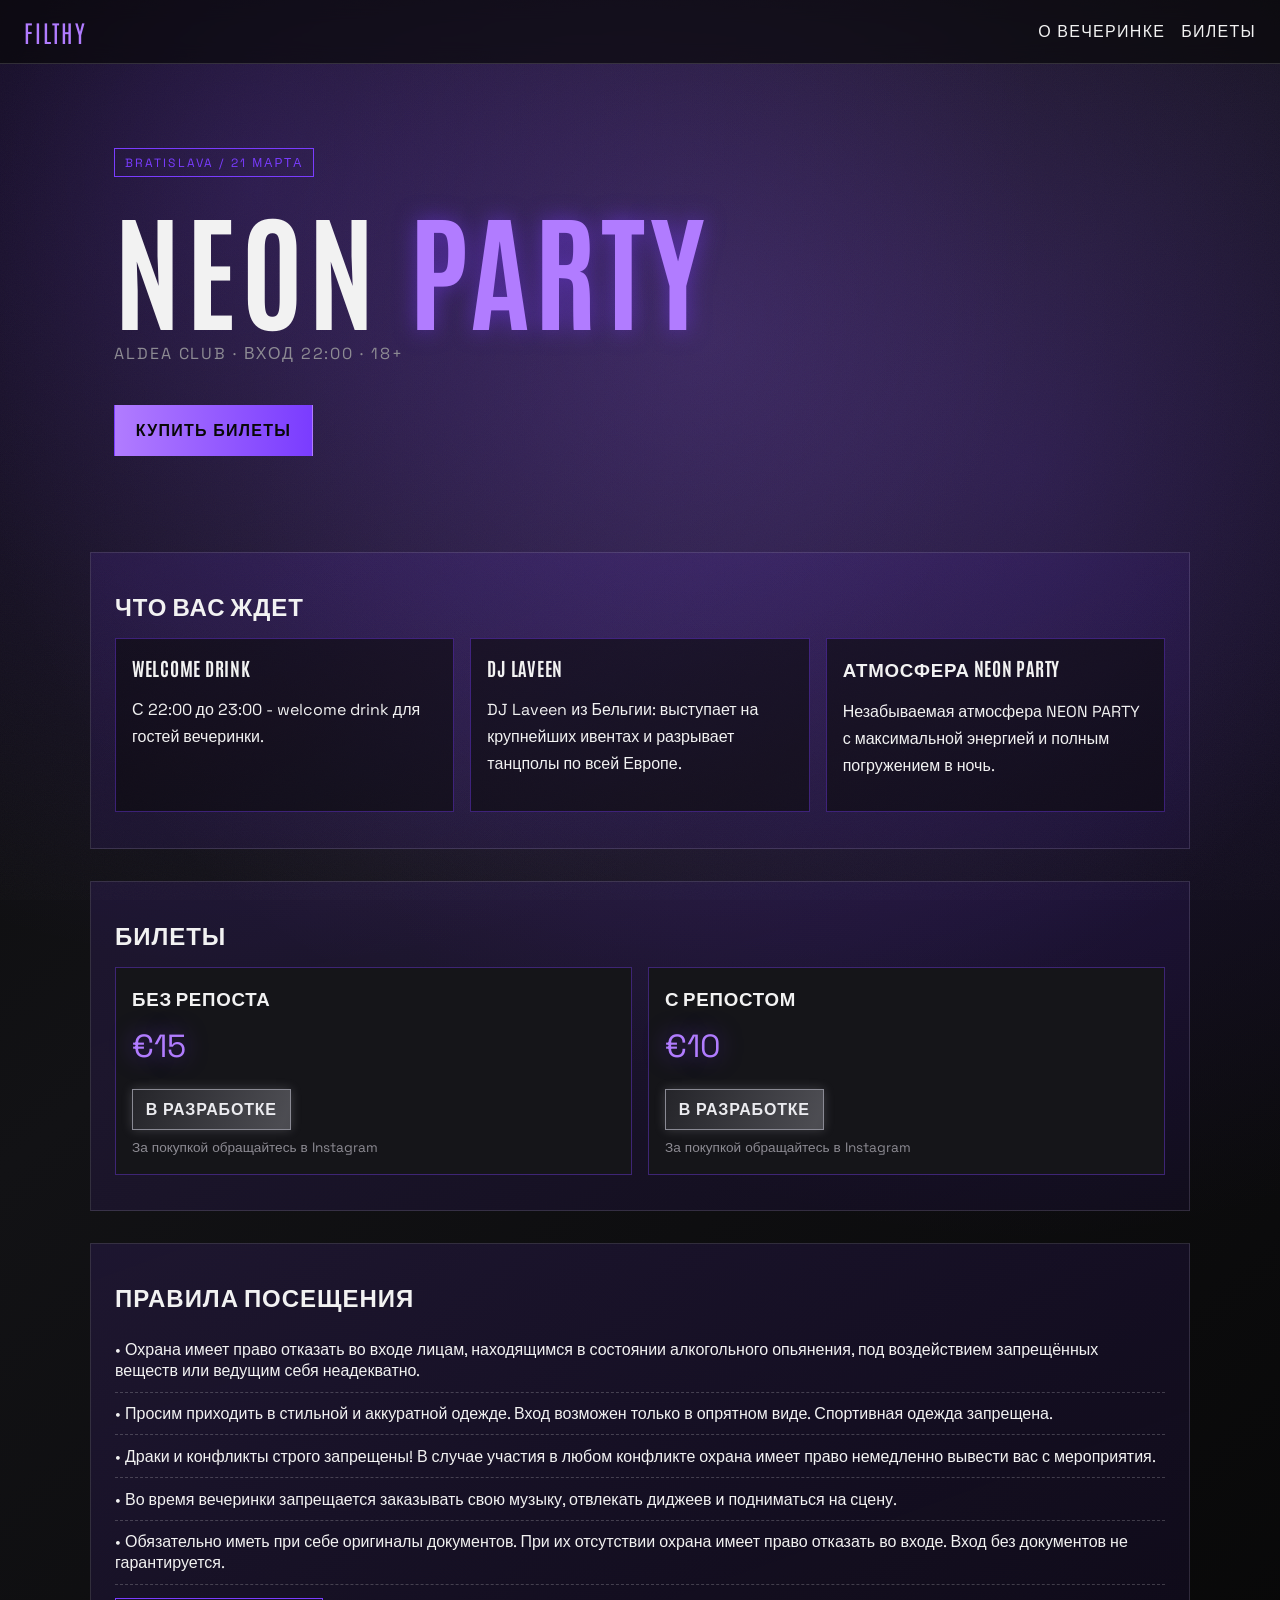
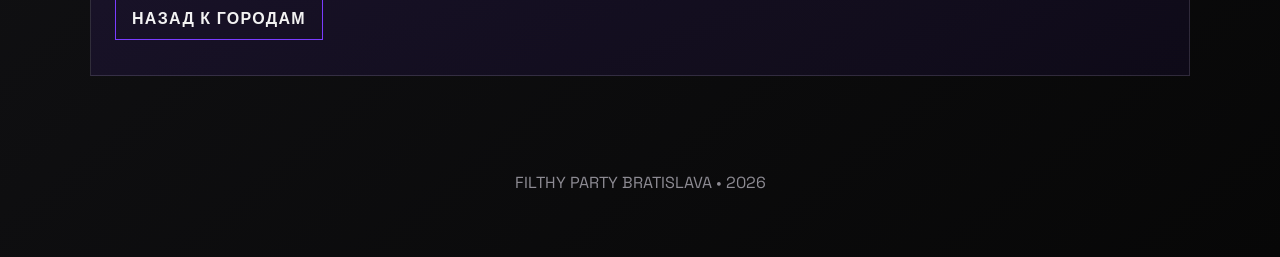
==== cities/bratislava.html @ e1b3bf98 "Add files via upload" ====
<!DOCTYPE html>
<html lang="ru">
<head>
  <meta charset="UTF-8" />
  <meta name="viewport" content="width=device-width, initial-scale=1.0" />
  <title>FILTHY PARTY BRATISLAVA | NEON PARTY</title>
  <meta name="description" content="FILTHY PARTY BRATISLAVA: NEON PARTY тематика, расписание и билеты." />
  <link rel="preconnect" href="https://fonts.googleapis.com" />
  <link rel="preconnect" href="https://fonts.gstatic.com" crossorigin />
  <link href="https://fonts.googleapis.com/css2?family=Antonio:wght@400;600;700&family=Space+Grotesk:wght@400;500;700&display=swap" rel="stylesheet" />
  <link rel="stylesheet" href="../style.css" />
</head>
<body>
  <div class="noise" aria-hidden="true"></div>

  <header class="topbar">
    <a href="../index.html" class="logo">FILTHY</a>
    <nav>
      <a href="#schedule">О ВЕЧЕРИНКЕ</a>
      <a href="#tickets">Билеты</a>
    </nav>
  </header>

  <main>
    <section class="hero event-hero reveal">
      <p class="stamp">BRATISLAVA / 21 МАРТА</p>
      <h1>NEON <span>PARTY</span></h1>
      <p class="subtitle">ALDEA CLUB · ВХОД 22:00 · 18+</p>
      <a class="cta" href="#tickets">КУПИТЬ БИЛЕТЫ</a>
    </section>

    <section id="schedule" class="panel reveal">
      <h2>ЧТО ВАС ЖДЕТ</h2>
      <div class="timeline">
        <article>
          <h3>WELCOME DRINK</h3>
          <p>С 22:00 до 23:00 - welcome drink для гостей вечеринки.</p>
        </article>
        <article>
          <h3>DJ LAVEEN</h3>
          <p>DJ Laveen из Бельгии: выступает на крупнейших ивентах и разрывает танцполы по всей Европе.</p>
        </article>
        <article>
          <h3>АТМОСФЕРА NEON PARTY</h3>
          <p>Незабываемая атмосфера NEON PARTY с максимальной энергией и полным погружением в ночь.</p>
        </article>
      </div>
    </section>

    <section id="tickets" class="panel reveal">
      <h2>БИЛЕТЫ</h2>
      <div class="ticket-grid">
        <article>
          <h3>БЕЗ РЕПОСТА</h3>
          <p>€15</p>
          <div class="ticket-bottom">
            <span class="ticket-status">В РАЗРАБОТКЕ</span>
            <small class="ticket-note">За покупкой обращайтесь в Instagram</small>
          </div>
        </article>
        <article>
          <h3>С РЕПОСТОМ</h3>
          <p>€10</p>
          <div class="ticket-bottom">
            <span class="ticket-status">В РАЗРАБОТКЕ</span>
            <small class="ticket-note">За покупкой обращайтесь в Instagram</small>
          </div>
        </article>
      </div>
    </section>

    <section class="panel reveal">
      <h2>ПРАВИЛА ПОСЕЩЕНИЯ</h2>
      <ul class="faq-list">
        <li>• Охрана имеет право отказать во входе лицам, находящимся в состоянии алкогольного опьянения, под воздействием запрещённых веществ или ведущим себя неадекватно.</li>
        <li>• Просим приходить в стильной и аккуратной одежде. Вход возможен только в опрятном виде. Спортивная одежда запрещена.</li>
        <li>• Драки и конфликты строго запрещены! В случае участия в любом конфликте охрана имеет право немедленно вывести вас с мероприятия.</li>
        <li>• Во время вечеринки запрещается заказывать свою музыку, отвлекать диджеев и подниматься на сцену.</li>
        <li>• Обязательно иметь при себе оригиналы документов. При их отсутствии охрана имеет право отказать во входе. Вход без документов не гарантируется.</li>
      </ul>
      <a class="ghost-btn" href="../index.html">НАЗАД К ГОРОДАМ</a>
    </section>
  </main>

  <footer>
    <p>FILTHY PARTY BRATISLAVA • 2026</p>
  </footer>

  <script src="../script.js"></script>
</body>
</html>
---- style.css ----
:root {
  --bg: #080808;
  --charcoal: #151519;
  --gray: #8d8b93;
  --violet: #7a3cff;
  --violet-soft: #b17cff;
  --violet-deep: #5320c9;
  --text: #f2f2f2;
}

* {
  box-sizing: border-box;
}

html,
body {
  margin: 0;
  padding: 0;
}

body {
  font-family: "Space Grotesk", sans-serif;
  background: radial-gradient(circle at 20% 10%, rgba(122, 60, 255, 0.22), transparent 40%),
              radial-gradient(circle at 55% 18%, rgba(177, 124, 255, 0.2), transparent 44%),
              radial-gradient(circle at 80% 25%, rgba(83, 32, 201, 0.22), transparent 45%),
              linear-gradient(140deg, #090909 0%, #121215 40%, #070707 100%);
  color: var(--text);
  min-height: 100vh;
  overflow-x: hidden;
}

.noise {
  position: fixed;
  inset: 0;
  pointer-events: none;
  opacity: 0.05;
  z-index: -1;
  background-image: url("data:image/svg+xml,%3Csvg xmlns='http://www.w3.org/2000/svg' width='140' height='140' viewBox='0 0 140 140'%3E%3Cfilter id='n'%3E%3CfeTurbulence type='fractalNoise' baseFrequency='.9' numOctaves='2' stitchTiles='stitch'/%3E%3C/filter%3E%3Crect width='140' height='140' filter='url(%23n)' opacity='.6'/%3E%3C/svg%3E");
}

.topbar {
  display: flex;
  justify-content: space-between;
  align-items: center;
  padding: 1rem 1.5rem;
  border-bottom: 1px solid rgba(255, 255, 255, 0.15);
  position: sticky;
  top: 0;
  backdrop-filter: blur(10px);
  background: rgba(8, 8, 8, 0.68);
  z-index: 10;
}

.logo,
nav a {
  color: var(--text);
  text-decoration: none;
  letter-spacing: 0.08em;
  text-transform: uppercase;
}

.logo {
  font-family: "Antonio", sans-serif;
  font-size: 1.5rem;
  color: var(--violet-soft);
}

nav {
  display: flex;
  gap: 1rem;
}

nav a:hover,
.contact-row a:hover {
  color: var(--violet);
}

main {
  padding-bottom: 1rem;
}

.hero {
  padding: 6rem 1.5rem 4rem;
  max-width: 1100px;
  margin: 0 auto;
}

.event-hero {
  padding-top: 4.5rem;
}

.stamp {
  display: inline-block;
  padding: 0.35rem 0.6rem;
  border: 1px solid var(--violet);
  color: var(--violet);
  font-size: 0.75rem;
  letter-spacing: 0.18em;
}

h1,
h2,
h3 {
  font-family: "Antonio", sans-serif;
  letter-spacing: 0.04em;
  margin: 0;
}

h1 {
  font-size: clamp(3rem, 10vw, 8rem);
  line-height: 0.95;
  margin: 1rem 0;
}

h1 span,
.ticket-grid p,
.event-list span {
  color: var(--violet-soft);
  text-shadow: 0 0 22px rgba(122, 60, 255, 0.5);
}

.subtitle {
  color: var(--gray);
  letter-spacing: 0.12em;
  text-transform: uppercase;
}

.cta,
.ghost-btn {
  display: inline-block;
  text-decoration: none;
  font-weight: 700;
  letter-spacing: 0.08em;
  text-transform: uppercase;
  transition: transform 0.2s ease, filter 0.2s ease, background 0.2s ease;
}

.cta {
  margin-top: 1.6rem;
  color: var(--bg);
  background: linear-gradient(90deg, var(--violet-soft), var(--violet));
  padding: 0.85rem 1.3rem;
  border: 1px solid transparent;
}

.ghost-btn {
  margin-top: 0.8rem;
  color: var(--text);
  border: 1px solid var(--violet);
  padding: 0.6rem 1rem;
  background: transparent;
}

.cta:hover,
.ghost-btn:hover,
.ticket-grid button:hover,
.ticket-grid .ticket-btn:hover {
  transform: translateY(-2px) scale(1.02);
  filter: brightness(1.06);
}

.ghost-btn:hover,
.ticket-grid button:hover,
.ticket-grid .ticket-btn:hover {
  background: var(--violet);
}

.marquee {
  margin-top: 3rem;
  overflow: hidden;
  border-top: 1px solid rgba(255, 255, 255, 0.15);
  border-bottom: 1px solid rgba(255, 255, 255, 0.15);
  padding: 0.7rem 0;
}

.marquee span {
  display: inline-block;
  white-space: nowrap;
  color: var(--violet);
  font-weight: 700;
  letter-spacing: 0.18em;
  animation: move 16s linear infinite;
}

@keyframes move {
  from { transform: translateX(0); }
  to { transform: translateX(-50%); }
}

.panel {
  max-width: 1100px;
  margin: 2rem auto;
  padding: 2.2rem 1.5rem;
  border: 1px solid rgba(255, 255, 255, 0.12);
  background: linear-gradient(160deg, rgba(122, 60, 255, 0.12), rgba(83, 32, 201, 0.08));
}

.panel p {
  line-height: 1.7;
}

.city-grid {
  margin-top: 1.1rem;
  display: grid;
  gap: 1rem;
  grid-template-columns: repeat(auto-fit, minmax(260px, 1fr));
}

.city-card {
  border: 1px solid rgba(122, 60, 255, 0.38);
  padding: 1.1rem;
  background: rgba(11, 11, 14, 0.7);
}

.city-card h3 {
  font-size: 2rem;
  margin: 0.3rem 0;
}

.city-card p {
  margin: 0;
}

.city-meta {
  color: var(--gray);
  letter-spacing: 0.1em;
  font-size: 0.85rem;
  text-transform: uppercase;
}

.event-list,
.faq-list {
  list-style: none;
  margin: 1rem 0 0;
  padding: 0;
}

.event-list li,
.faq-list li {
  display: flex;
  gap: 1rem;
  align-items: baseline;
  padding: 0.65rem 0;
  border-bottom: 1px dashed rgba(255, 255, 255, 0.2);
}

.event-list span {
  min-width: 3.6rem;
}

.timeline {
  display: grid;
  grid-template-columns: repeat(auto-fit, minmax(220px, 1fr));
  gap: 1rem;
  margin-top: 1rem;
}

.timeline article {
  border: 1px solid rgba(122, 60, 255, 0.4);
  background: rgba(10, 10, 10, 0.6);
  padding: 1rem;
}

.ticket-grid {
  margin-top: 1rem;
  display: grid;
  gap: 1rem;
  grid-template-columns: repeat(auto-fit, minmax(190px, 1fr));
}

.ticket-grid article {
  background: var(--charcoal);
  border: 1px solid rgba(122, 60, 255, 0.4);
  padding: 1rem;
}

.ticket-grid p {
  font-size: 2rem;
  margin: 0.5rem 0;
}

.ticket-grid button,
.ticket-grid .ticket-btn {
  border: 1px solid var(--violet);
  background: transparent;
  color: var(--text);
  padding: 0.55rem 0.8rem;
  font-weight: 700;
  letter-spacing: 0.05em;
  cursor: pointer;
  text-decoration: none;
  display: inline-block;
  text-transform: uppercase;
}

.ticket-status {
  border: 1px solid #8a8a94;
  color: #ebebef;
  padding: 0.55rem 0.8rem;
  font-weight: 700;
  letter-spacing: 0.05em;
  display: inline-block;
  text-transform: uppercase;
  cursor: default;
  background: linear-gradient(110deg, rgba(120,120,130,0.16) 0%, rgba(220,220,230,0.28) 45%, rgba(125,125,135,0.16) 100%);
  background-size: 220% 100%;
  animation: ticket-shimmer 3.2s linear infinite;
  box-shadow: 0 0 10px rgba(188, 188, 198, 0.24);
}

@keyframes ticket-shimmer {
  0% { background-position: 0% 50%; }
  100% { background-position: 220% 50%; }
}

.ticket-bottom {
  margin-top: 1rem;
}

.ticket-note {
  display: block;
  margin-top: 0.55rem;
  color: var(--gray);
  font-size: 0.85rem;
  line-height: 1.4;
}

.contact-row {
  margin-top: 1rem;
  display: flex;
  gap: 1rem;
  flex-wrap: wrap;
}

.contact-row a {
  color: var(--text);
  text-decoration: none;
  border: 1px solid rgba(255, 255, 255, 0.22);
  padding: 0.5rem 0.8rem;
}

footer {
  text-align: center;
  color: var(--gray);
  padding: 2rem 1rem 3rem;
}

.reveal {
  opacity: 0;
  transform: translateY(24px);
  transition: opacity 0.55s ease, transform 0.55s ease;
}

.reveal.show {
  opacity: 1;
  transform: translateY(0);
}

@media (max-width: 760px) {
  .topbar {
    flex-direction: column;
    gap: 0.7rem;
  }

  nav {
    flex-wrap: wrap;
    justify-content: center;
  }

  h1 {
    line-height: 1;
  }

  .event-list li,
  .faq-list li {
    flex-direction: column;
    gap: 0.2rem;
  }
}
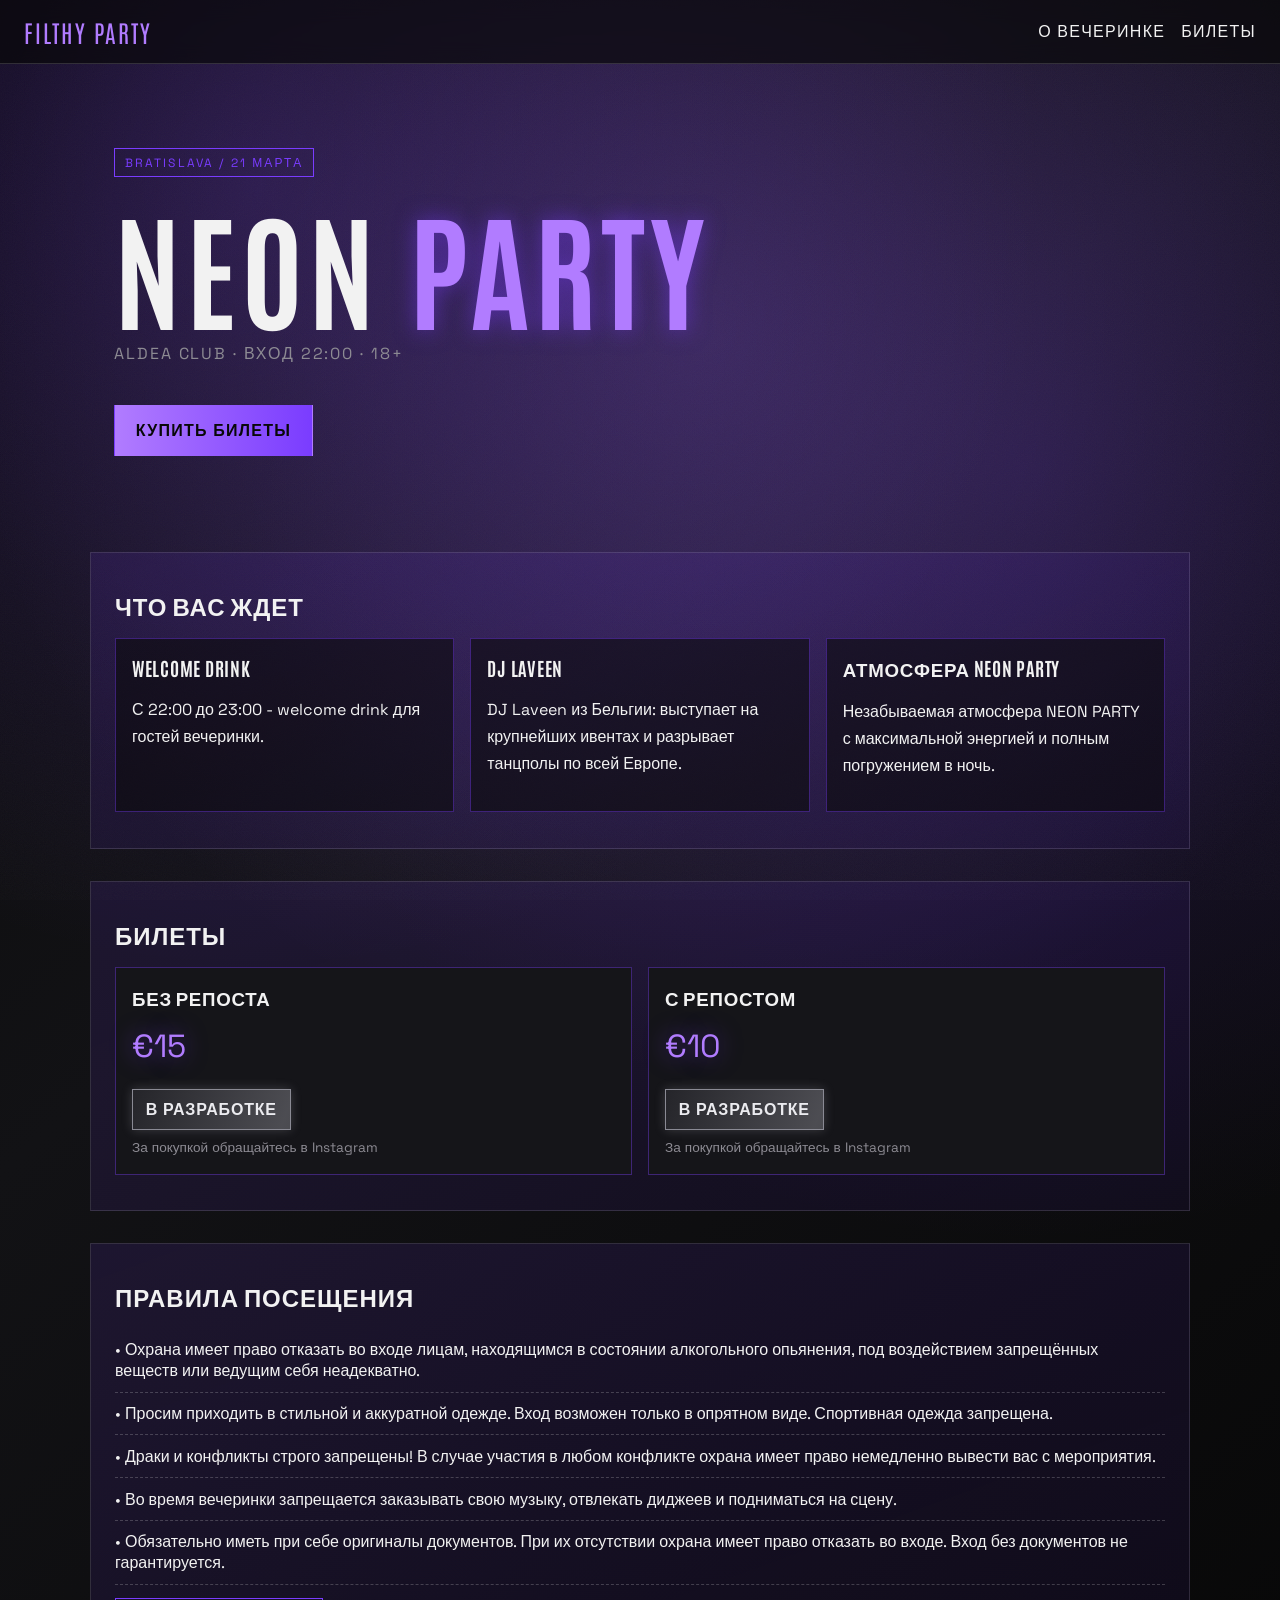
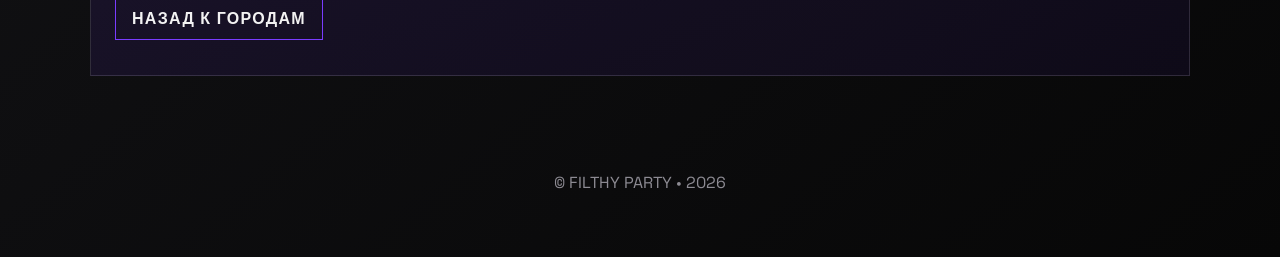
==== commit 62a71c64: "Add files via upload" ====
--- a/cities/bratislava.html
+++ b/cities/bratislava.html
@@ -3,8 +3,8 @@
 <head>
   <meta charset="UTF-8" />
   <meta name="viewport" content="width=device-width, initial-scale=1.0" />
-  <title>FILTHY PARTY BRATISLAVA | NEON PARTY</title>
-  <meta name="description" content="FILTHY PARTY BRATISLAVA: NEON PARTY тематика, расписание и билеты." />
+  <title>FILTHY PARTY</title>
+  <meta name="description" content="FILTHY PARTY: NEON PARTY тематика, расписание и билеты." />
   <link rel="preconnect" href="https://fonts.googleapis.com" />
   <link rel="preconnect" href="https://fonts.gstatic.com" crossorigin />
   <link href="https://fonts.googleapis.com/css2?family=Antonio:wght@400;600;700&family=Space+Grotesk:wght@400;500;700&display=swap" rel="stylesheet" />
@@ -14,7 +14,7 @@
   <div class="noise" aria-hidden="true"></div>
 
   <header class="topbar">
-    <a href="../index.html" class="logo">FILTHY</a>
+    <a href="../index.html" class="logo">FILTHY PARTY</a>
     <nav>
       <a href="#schedule">О ВЕЧЕРИНКЕ</a>
       <a href="#tickets">Билеты</a>
@@ -83,7 +83,7 @@
   </main>
 
   <footer>
-    <p>FILTHY PARTY BRATISLAVA • 2026</p>
+    <p>© FILTHY PARTY • 2026</p>
   </footer>
 
   <script src="../script.js"></script>
